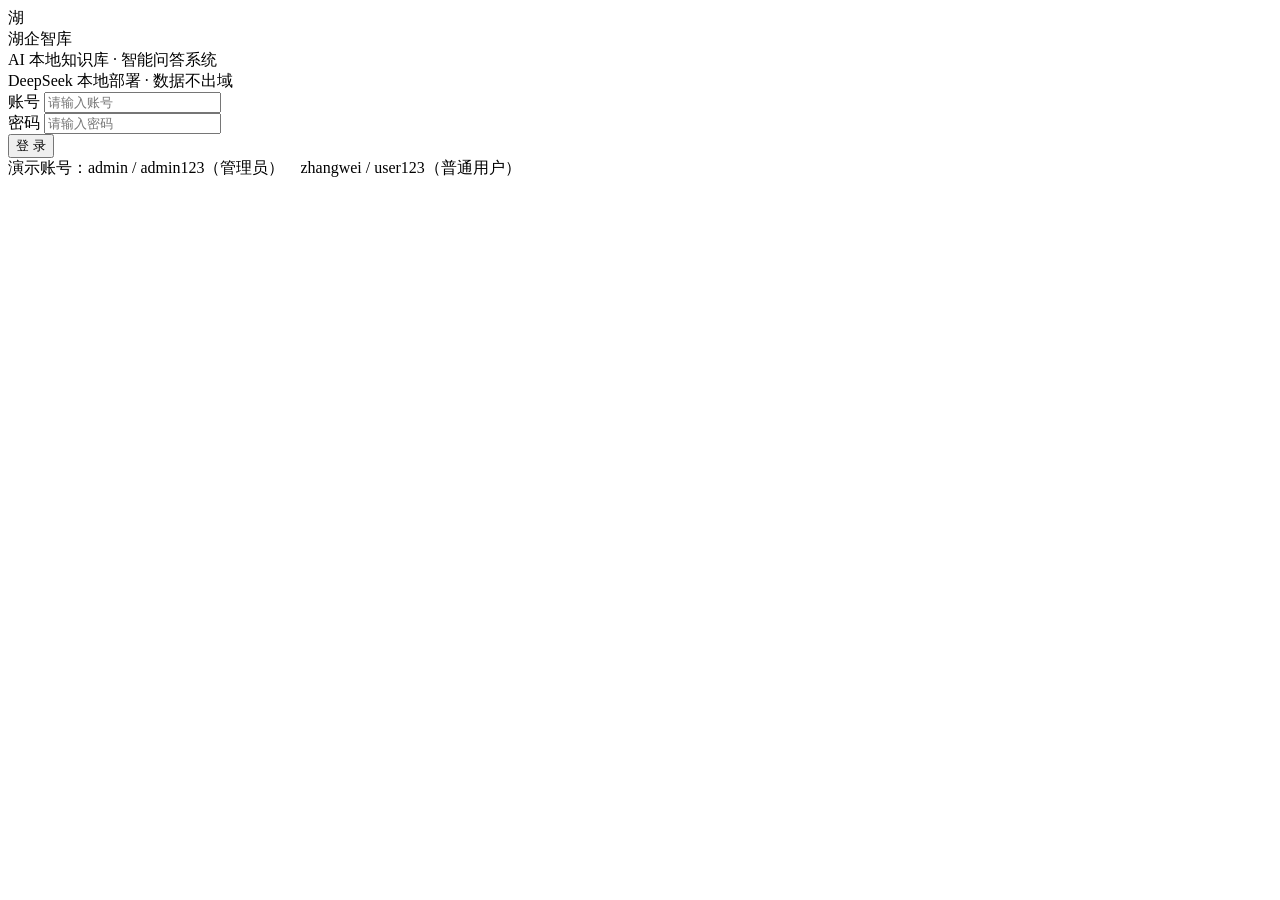
==== local_kb_system/templates/index.html @ 52ad22e6 "feat: AI本地知识库系统 (DeepSeek本地部署+RAG, 湖企智库)" ====
<!DOCTYPE html>
<html lang="zh-CN">
<head>
<meta charset="UTF-8">
<meta name="viewport" content="width=device-width, initial-scale=1.0">
<title>湖企智库 · AI 本地知识库</title>
<link rel="stylesheet" href="/static/css/style.css">
</head>
<body>

<!-- 登录页 -->
<div id="loginPage" class="login-wrap">
  <div class="login-card">
    <div class="login-logo">
      <div class="logo-mark">湖</div>
      <div>
        <div class="login-title">湖企智库</div>
        <div class="login-sub">AI 本地知识库 · 智能问答系统</div>
      </div>
    </div>
    <div class="login-badge">DeepSeek 本地部署 · 数据不出域</div>
    <div class="field">
      <label>账号</label>
      <input id="loginUser" placeholder="请输入账号" autocomplete="username">
    </div>
    <div class="field">
      <label>密码</label>
      <input id="loginPass" type="password" placeholder="请输入密码" autocomplete="current-password">
    </div>
    <button id="loginBtn" class="btn btn-primary btn-block">登 录</button>
    <div class="login-tip">演示账号：admin / admin123（管理员）　zhangwei / user123（普通用户）</div>
    <div id="loginMsg" class="login-msg"></div>
  </div>
</div>

<!-- 主界面 -->
<div id="mainApp" class="app" style="display:none">
  <aside class="sidebar">
    <div class="brand">
      <div class="logo-mark small">湖</div>
      <div class="brand-name">湖企智库</div>
    </div>
    <nav class="nav">
      <a class="nav-item active" data-page="dashboard"><span class="nav-ico">◈</span>工作台</a>
      <a class="nav-item" data-page="kb"><span class="nav-ico">▤</span>知识库管理</a>
      <a class="nav-item" data-page="chat"><span class="nav-ico">◉</span>智能问答</a>
      <a class="nav-item" data-page="retrieve"><span class="nav-ico">⌕</span>检索测试</a>
      <a class="nav-item" data-page="graph"><span class="nav-ico">✧</span>知识图谱</a>
      <a class="nav-item" data-page="audit"><span class="nav-ico">☰</span>审计日志</a>
      <a class="nav-item admin-only" data-page="users"><span class="nav-ico">♟</span>用户管理</a>
      <a class="nav-item admin-only" data-page="system"><span class="nav-ico">⚙</span>系统设置</a>
    </nav>
    <div class="sidebar-foot">
      <div class="mode-chip" id="modeChip">模拟模式</div>
      <div class="user-box">
        <span id="navUser">--</span>
        <span id="navRole" class="role-tag">--</span>
        <button id="logoutBtn" class="btn btn-ghost btn-xs">退出</button>
      </div>
    </div>
  </aside>

  <main class="main">
    <header class="topbar">
      <h1 id="pageTitle">工作台</h1>
      <div class="topbar-right">
        <span class="sec-tag" id="secTag">数据不出域</span>
        <span id="topUser" class="top-user"></span>
      </div>
    </header>

    <!-- 工作台 -->
    <section class="page active" id="page-dashboard">
      <div class="stat-grid">
        <div class="stat-card"><div class="stat-num" id="stDocs">0</div><div class="stat-label">知识文档</div></div>
        <div class="stat-card"><div class="stat-num" id="stChunks">0</div><div class="stat-label">知识片段</div></div>
        <div class="stat-card"><div class="stat-num" id="stQa">0</div><div class="stat-label">累计问答</div></div>
        <div class="stat-card"><div class="stat-num" id="stSat">--</div><div class="stat-label">回答满意度</div></div>
      </div>
      <div class="panel-row">
        <div class="panel grow">
          <div class="panel-head">知识分类分布</div>
          <div id="catBars" class="cat-bars"></div>
        </div>
        <div class="panel grow">
          <div class="panel-head">系统状态</div>
          <div id="sysState" class="sys-state"></div>
        </div>
      </div>
      <div class="panel">
        <div class="panel-head">最近问答</div>
        <div id="recentQa" class="recent-qa"></div>
      </div>
    </section>

    <!-- 知识库 -->
    <section class="page" id="page-kb">
      <div class="panel">
        <div class="panel-head">上传企业文档</div>
        <div class="upload-form">
          <input type="file" id="kbFile" class="file-input">
          <input id="kbTitle" class="input" placeholder="文档标题（留空用文件名）">
          <select id="kbCat" class="select">
            <option value="综合">综合</option><option value="制度">制度</option>
            <option value="工艺">工艺</option><option value="质量">质量</option>
            <option value="售后">售后</option><option value="信息安全">信息安全</option>
          </select>
          <select id="kbLevel" class="select">
            <option value="公开">公开</option><option value="内部">内部</option>
            <option value="机密">机密</option>
          </select>
          <button id="kbUploadBtn" class="btn btn-primary">上传入库</button>
        </div>
        <div id="kbMsg" class="msg"></div>
      </div>
      <div class="panel">
        <div class="panel-head">文档列表</div>
        <table class="table" id="kbTable">
          <thead><tr>
            <th>标题</th><th>分类</th><th>密级</th><th>片段数</th><th>状态</th><th>更新时间</th><th>操作</th>
          </tr></thead>
          <tbody></tbody>
        </table>
      </div>
    </section>

    <!-- 智能问答 -->
    <section class="page" id="page-chat">
      <div class="chat-wrap">
        <div id="chatBox" class="chat-box"></div>
        <div class="chat-input-row">
          <select id="chatCat" class="select chat-select">
            <option value="">全部知识</option><option value="制度">制度</option>
            <option value="工艺">工艺</option><option value="质量">质量</option>
            <option value="售后">售后</option><option value="信息安全">信息安全</option>
          </select>
          <input id="chatInput" class="input grow" placeholder="输入问题，例如：出差住宿标准是多少？按回车发送">
          <button id="chatSend" class="btn btn-primary">发送</button>
        </div>
        <div class="chat-hint">示例：出差住宿标准是多少？｜客户投诉如何处理？｜SMT回流焊温度要求？｜数据能否发给外部供应商？</div>
      </div>
    </section>

    <!-- 检索测试 -->
    <section class="page" id="page-retrieve">
      <div class="panel">
        <div class="panel-head">检索测试（展示语义检索效果）</div>
        <div class="upload-form">
          <input id="rtInput" class="input grow" placeholder="输入检索词，如：报销 发票">
          <select id="rtCat" class="select">
            <option value="">全部</option><option value="制度">制度</option>
            <option value="工艺">工艺</option><option value="质量">质量</option>
            <option value="售后">售后</option>
          </select>
          <button id="rtBtn" class="btn btn-primary">检索</button>
        </div>
      </div>
      <div id="rtResult" class="rt-result"></div>
    </section>

    <!-- 知识图谱 -->
    <section class="page" id="page-graph">
      <div class="panel graph-panel">
        <div class="panel-head">知识图谱 <span class="muted">（文档 → 主题 → 实体 关系网络）</span></div>
        <div id="graphBox" class="graph-box">
          <svg id="graphSvg" width="100%" height="520"></svg>
        </div>
        <div class="graph-legend">
          <span><i class="lg-dot doc"></i>文档</span>
          <span><i class="lg-dot topic"></i>主题</span>
          <span><i class="lg-dot ent"></i>实体</span>
          <span class="muted">拖动节点可调整布局</span>
        </div>
      </div>
    </section>

    <!-- 审计日志 -->
    <section class="page" id="page-audit">
      <div class="panel">
        <div class="panel-head">审计日志 <span class="muted">（谁、何时、做了什么 —— 全程留痕）</span></div>
        <table class="table" id="auditTable">
          <thead><tr><th>时间</th><th>用户</th><th>操作</th><th>对象</th><th>详情</th><th>IP</th></tr></thead>
          <tbody></tbody>
        </table>
      </div>
    </section>

    <!-- 用户管理 -->
    <section class="page" id="page-users">
      <div class="panel">
        <div class="panel-head">新增用户</div>
        <div class="upload-form">
          <input id="nuUser" class="input" placeholder="用户名">
          <input id="nuPass" class="input" placeholder="初始密码">
          <input id="nuDept" class="input" placeholder="部门">
          <select id="nuRole" class="select">
            <option value="user">普通用户</option><option value="admin">管理员</option>
          </select>
          <button id="nuBtn" class="btn btn-primary">新增</button>
        </div>
        <div id="nuMsg" class="msg"></div>
      </div>
      <div class="panel">
        <div class="panel-head">用户列表</div>
        <table class="table" id="userTable">
          <thead><tr><th>ID</th><th>用户名</th><th>角色</th><th>部门</th><th>数据级别</th><th>创建时间</th><th>操作</th></tr></thead>
          <tbody></tbody>
        </table>
      </div>
    </section>

    <!-- 系统设置 -->
    <section class="page" id="page-system">
      <div class="panel">
        <div class="panel-head">运行模式</div>
        <div class="sys-rows">
          <div class="sys-row">
            <div class="sys-info">
              <div class="sys-title">模拟模式</div>
              <div class="sys-desc">无需 GPU 与模型，内置示例知识库，开箱即用 —— 适合展厅与方案演示</div>
            </div>
            <button class="btn btn-outline" data-mode="simulate">切换</button>
          </div>
          <div class="sys-row">
            <div class="sys-info">
              <div class="sys-title">本地推理模式</div>
              <div class="sys-desc">调用本机 Ollama 部署的 DeepSeek 模型，真实大模型推理（数据不出域）</div>
            </div>
            <button class="btn btn-outline" data-mode="local">切换</button>
          </div>
        </div>
      </div>
      <div class="panel">
        <div class="panel-head">模型与推理状态</div>
        <div id="sysDetail" class="sys-detail"></div>
        <button id="llmTestBtn" class="btn btn-primary">测试 DeepSeek 连通性</button>
        <div id="llmTestOut" class="msg"></div>
      </div>
    </section>
  </main>
</div>

<script src="/static/js/app.js"></script>
<script src="/static/js/knowledge_graph.js"></script>
</body>
</html>
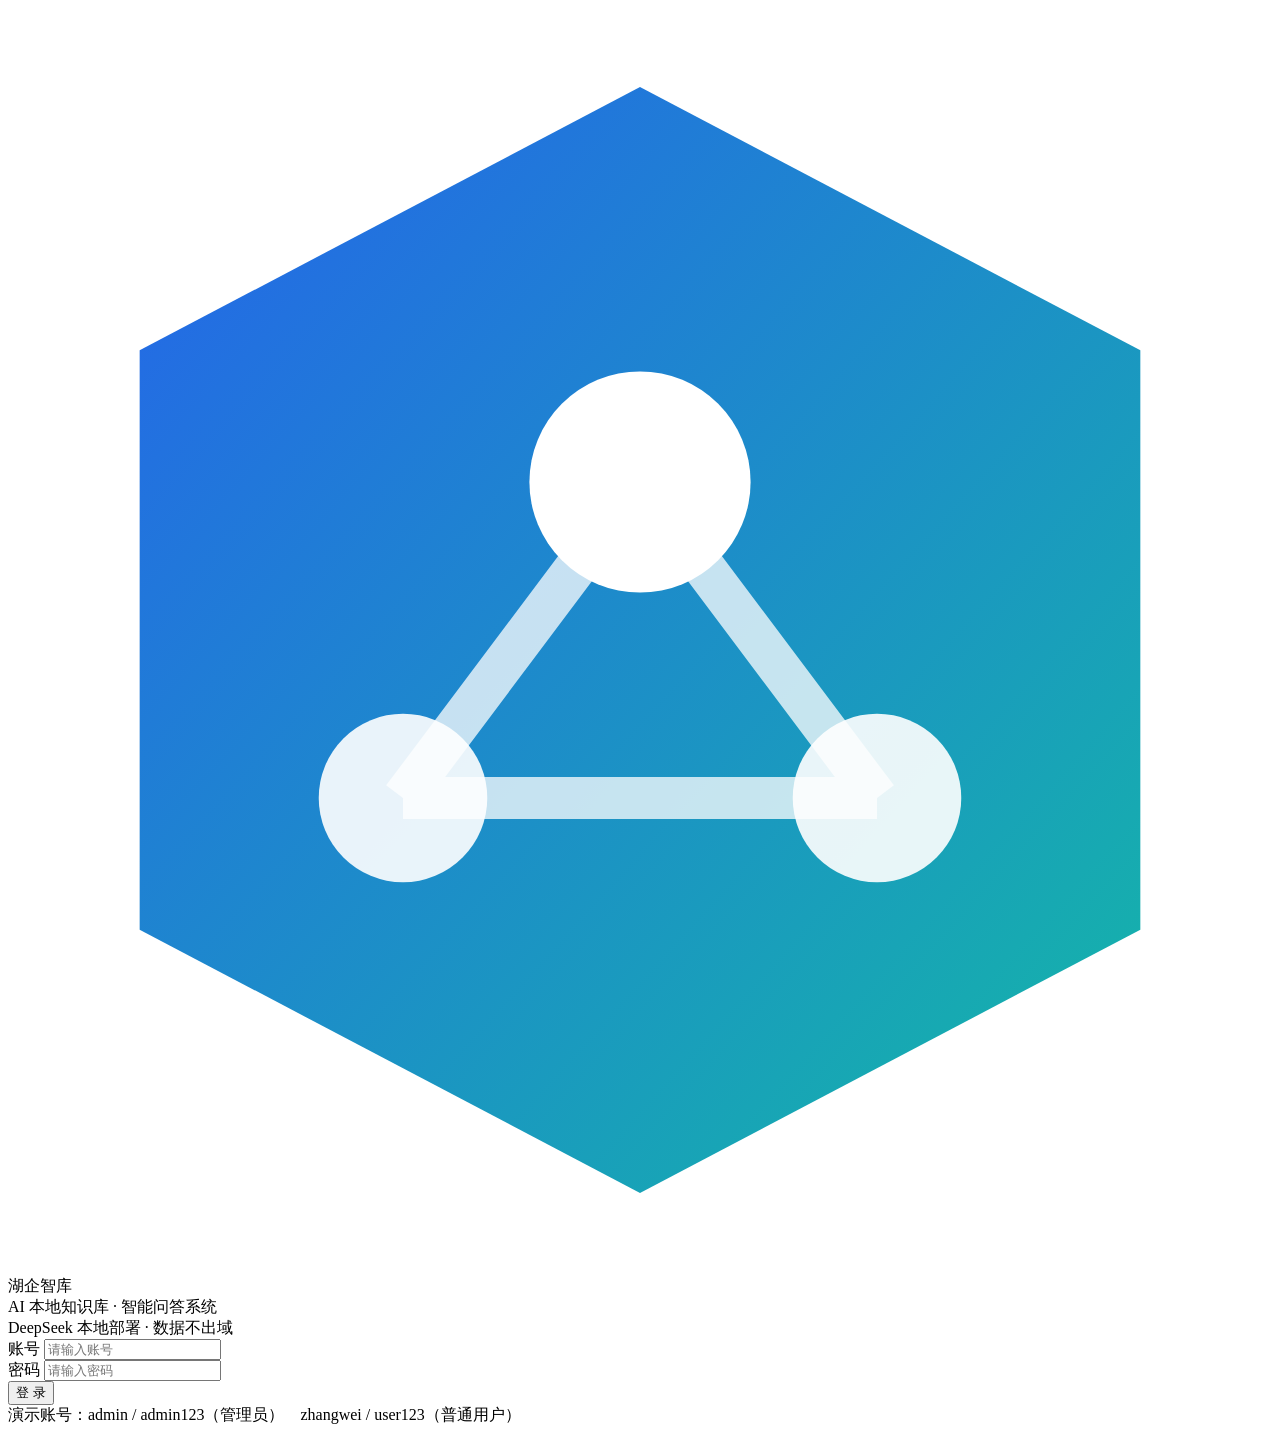
==== commit c8eb95d8: "style: 前端升级为企业级视觉风格（墨蓝深空+流光青+暖金，玻璃拟态）" ====
--- a/local_kb_system/templates/index.html
+++ b/local_kb_system/templates/index.html
@@ -7,12 +7,26 @@
 <link rel="stylesheet" href="/static/css/style.css">
 </head>
 <body>
+<svg width="0" height="0" style="position:absolute" aria-hidden="true">
+  <defs>
+    <linearGradient id="logoGrad" x1="0" y1="0" x2="1" y2="1">
+      <stop offset="0" stop-color="#2563EB"/><stop offset="1" stop-color="#14B8A6"/>
+    </linearGradient>
+  </defs>
+  <symbol id="brandLogo" viewBox="0 0 48 48">
+    <path d="M24 3 L43 13 V35 L24 45 L5 35 V13 Z" fill="url(#logoGrad)"/>
+    <circle cx="24" cy="18" r="4.2" fill="#fff"/>
+    <circle cx="15" cy="30" r="3.2" fill="#fff" opacity=".9"/>
+    <circle cx="33" cy="30" r="3.2" fill="#fff" opacity=".9"/>
+    <path d="M24 18 L15 30 M24 18 L33 30 M15 30 L33 30" stroke="#fff" stroke-width="1.6" opacity=".75" fill="none"/>
+  </symbol>
+</svg>
 
 <!-- 登录页 -->
 <div id="loginPage" class="login-wrap">
   <div class="login-card">
     <div class="login-logo">
-      <div class="logo-mark">湖</div>
+      <div class="logo-mark"><svg viewBox="0 0 48 48"><use href="#brandLogo"/></svg></div>
       <div>
         <div class="login-title">湖企智库</div>
         <div class="login-sub">AI 本地知识库 · 智能问答系统</div>
@@ -37,8 +51,11 @@
 <div id="mainApp" class="app" style="display:none">
   <aside class="sidebar">
     <div class="brand">
-      <div class="logo-mark small">湖</div>
-      <div class="brand-name">湖企智库</div>
+      <div class="logo-mark small"><svg viewBox="0 0 48 48"><use href="#brandLogo"/></svg></div>
+      <div>
+        <div class="brand-name">湖企智库</div>
+        <div class="brand-sub">LAKE KB · AI</div>
+      </div>
     </div>
     <nav class="nav">
       <a class="nav-item active" data-page="dashboard"><span class="nav-ico">◈</span>工作台</a>
@@ -62,7 +79,10 @@
 
   <main class="main">
     <header class="topbar">
-      <h1 id="pageTitle">工作台</h1>
+      <div>
+        <h1 id="pageTitle">工作台</h1>
+        <div class="page-sub">企业智能知识中枢 · 模型与知识均不出域</div>
+      </div>
       <div class="topbar-right">
         <span class="sec-tag" id="secTag">数据不出域</span>
         <span id="topUser" class="top-user"></span>
